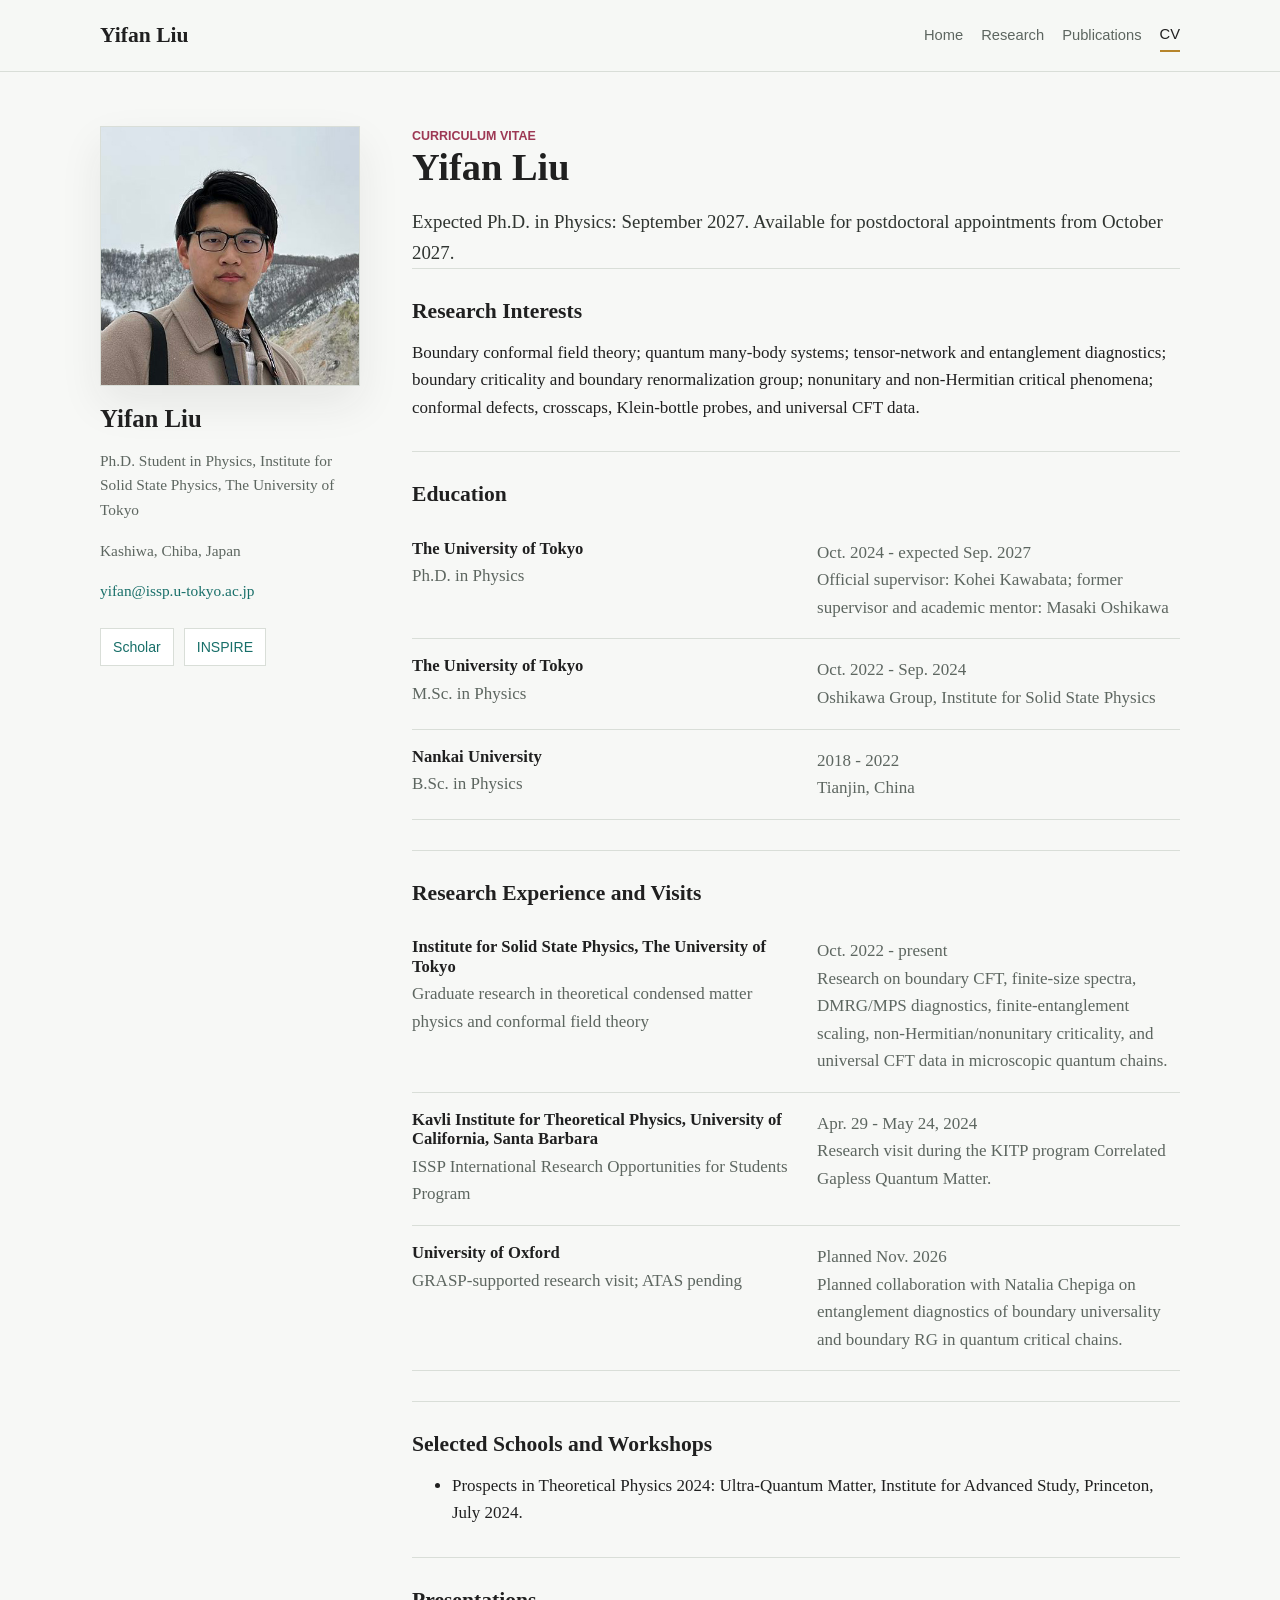
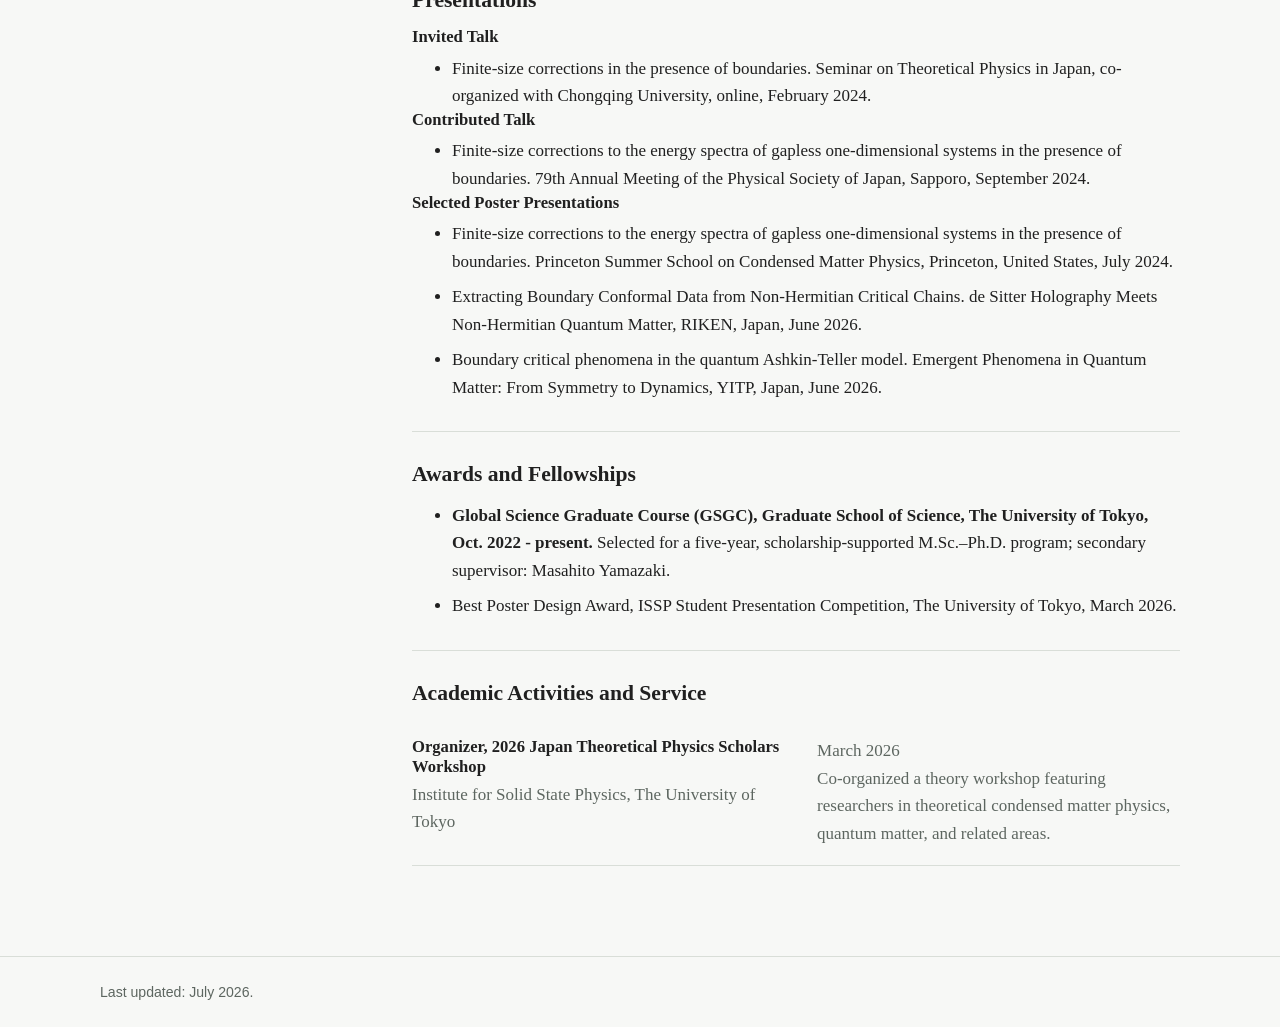
==== cv.html @ a2973011 "Publish academic homepage" ====
<!doctype html>
<html lang="en">
  <head>
    <meta charset="utf-8">
    <meta name="viewport" content="width=device-width, initial-scale=1">
    <title>CV | Yifan Liu</title>
    <meta name="description" content="Academic CV of Yifan Liu.">
    <link rel="stylesheet" href="assets/css/style.css">
  </head>
  <body>
    <header class="site-header">
      <div class="wrap header-inner">
        <a class="brand" href="index.html">Yifan Liu</a>
        <nav class="nav" aria-label="Primary navigation">
          <a href="index.html">Home</a>
          <a href="research.html">Research</a>
          <a href="publications.html">Publications</a>
          <a aria-current="page" href="cv.html">CV</a>
        </nav>
      </div>
    </header>

    <main class="wrap page-layout">
      <aside class="sidebar">
        <img src="assets/img/profile.jpg" alt="Portrait of Yifan Liu">
        <h1>Yifan Liu</h1>
        <p>Ph.D. Student in Physics, Institute for Solid State Physics, The University of Tokyo</p>
        <p>Kashiwa, Chiba, Japan</p>
        <p><a href="mailto:yifan@issp.u-tokyo.ac.jp">yifan@issp.u-tokyo.ac.jp</a></p>
        <div class="profile-links">
          <a href="https://scholar.google.com/citations?user=CDIBgyoAAAAJ">Scholar</a>
          <a href="https://inspirehep.net/authors/2811592">INSPIRE</a>
        </div>
      </aside>

      <article class="content cv">
        <p class="eyebrow">Curriculum Vitae</p>
        <h1>Yifan Liu</h1>
        <p class="lead">
          Expected Ph.D. in Physics: September 2027. Available for postdoctoral
          appointments from October 2027.
        </p>

        <section>
          <h2>Research Interests</h2>
          <p>
            Boundary conformal field theory; quantum many-body systems;
            tensor-network and entanglement diagnostics; boundary criticality
            and boundary renormalization group; nonunitary and non-Hermitian
            critical phenomena; conformal defects, crosscaps, Klein-bottle
            probes, and universal CFT data.
          </p>
        </section>

        <section>
          <h2>Education</h2>
          <div class="cv-entry">
            <div>
              <h3>The University of Tokyo</h3>
              <p>Ph.D. in Physics</p>
            </div>
            <p>Oct. 2024 - expected Sep. 2027<br>Official supervisor: Kohei Kawabata; former supervisor and academic mentor: Masaki Oshikawa</p>
          </div>
          <div class="cv-entry">
            <div>
              <h3>The University of Tokyo</h3>
              <p>M.Sc. in Physics</p>
            </div>
            <p>Oct. 2022 - Sep. 2024<br>Oshikawa Group, Institute for Solid State Physics</p>
          </div>
          <div class="cv-entry">
            <div>
              <h3>Nankai University</h3>
              <p>B.Sc. in Physics</p>
            </div>
            <p>2018 - 2022<br>Tianjin, China</p>
          </div>
        </section>

        <section>
          <h2>Research Experience and Visits</h2>
          <div class="cv-entry">
            <div>
              <h3>Institute for Solid State Physics, The University of Tokyo</h3>
              <p>Graduate research in theoretical condensed matter physics and conformal field theory</p>
            </div>
            <p>Oct. 2022 - present<br>Research on boundary CFT, finite-size spectra, DMRG/MPS diagnostics, finite-entanglement scaling, non-Hermitian/nonunitary criticality, and universal CFT data in microscopic quantum chains.</p>
          </div>
          <div class="cv-entry">
            <div>
              <h3>Kavli Institute for Theoretical Physics, University of California, Santa Barbara</h3>
              <p>ISSP International Research Opportunities for Students Program</p>
            </div>
            <p>Apr. 29 - May 24, 2024<br>Research visit during the KITP program Correlated Gapless Quantum Matter.</p>
          </div>
          <div class="cv-entry">
            <div>
              <h3>University of Oxford</h3>
              <p>GRASP-supported research visit; ATAS pending</p>
            </div>
            <p>Planned Nov. 2026<br>Planned collaboration with Natalia Chepiga on entanglement diagnostics of boundary universality and boundary RG in quantum critical chains.</p>
          </div>
        </section>

        <section id="presentations">
          <h2>Selected Schools and Workshops</h2>
          <ul>
            <li>Prospects in Theoretical Physics 2024: Ultra-Quantum Matter, Institute for Advanced Study, Princeton, July 2024.</li>
          </ul>
        </section>

        <section>
          <h2>Presentations</h2>
          <h3>Invited Talk</h3>
          <ul>
            <li>Finite-size corrections in the presence of boundaries. Seminar on Theoretical Physics in Japan, co-organized with Chongqing University, online, February 2024.</li>
          </ul>
          <h3>Contributed Talk</h3>
          <ul>
            <li>Finite-size corrections to the energy spectra of gapless one-dimensional systems in the presence of boundaries. 79th Annual Meeting of the Physical Society of Japan, Sapporo, September 2024.</li>
          </ul>
          <h3>Selected Poster Presentations</h3>
          <ul>
            <li>Finite-size corrections to the energy spectra of gapless one-dimensional systems in the presence of boundaries. Princeton Summer School on Condensed Matter Physics, Princeton, United States, July 2024.</li>
            <li>Extracting Boundary Conformal Data from Non-Hermitian Critical Chains. de Sitter Holography Meets Non-Hermitian Quantum Matter, RIKEN, Japan, June 2026.</li>
            <li>Boundary critical phenomena in the quantum Ashkin-Teller model. Emergent Phenomena in Quantum Matter: From Symmetry to Dynamics, YITP, Japan, June 2026.</li>
          </ul>
        </section>

        <section>
          <h2>Awards and Fellowships</h2>
          <ul>
            <li><strong>Global Science Graduate Course (GSGC), Graduate School of Science, The University of Tokyo, Oct. 2022 - present.</strong> Selected for a five-year, scholarship-supported M.Sc.&ndash;Ph.D. program; secondary supervisor: Masahito Yamazaki.</li>
            <li>Best Poster Design Award, ISSP Student Presentation Competition, The University of Tokyo, March 2026.</li>
          </ul>
        </section>

        <section>
          <h2>Academic Activities and Service</h2>
          <div class="cv-entry">
            <div>
              <h3>Organizer, 2026 Japan Theoretical Physics Scholars Workshop</h3>
              <p>Institute for Solid State Physics, The University of Tokyo</p>
            </div>
            <p>March 2026<br>Co-organized a theory workshop featuring researchers in theoretical condensed matter physics, quantum matter, and related areas.</p>
          </div>
        </section>
      </article>
    </main>

    <footer class="site-footer">
      <div class="wrap">
        <p>Last updated: July 2026.</p>
      </div>
    </footer>
  </body>
</html>
---- assets/css/style.css ----
:root {
  --bg: #f7f8f6;
  --paper: #ffffff;
  --ink: #202020;
  --muted: #5d6660;
  --line: #d9ded8;
  --teal: #186f69;
  --berry: #9d3854;
  --gold: #b6852b;
  --soft-teal: #e8f2ef;
  --soft-berry: #f7ebef;
  --shadow: 0 18px 40px rgba(32, 32, 32, 0.08);
}

* {
  box-sizing: border-box;
}

html {
  scroll-behavior: smooth;
}

body {
  margin: 0;
  background: var(--bg);
  color: var(--ink);
  font-family: Georgia, "Times New Roman", serif;
  font-size: 17px;
  line-height: 1.62;
}

a {
  color: var(--teal);
  text-decoration: none;
}

a:hover,
a:focus-visible {
  color: var(--berry);
  text-decoration: underline;
}

.wrap {
  width: min(1080px, calc(100% - 40px));
  margin: 0 auto;
}

.site-header {
  border-bottom: 1px solid var(--line);
  background: rgba(247, 248, 246, 0.94);
}

.header-inner {
  display: flex;
  align-items: center;
  justify-content: space-between;
  gap: 24px;
  padding: 18px 0;
}

.brand {
  color: var(--ink);
  font-size: 1.35rem;
  font-weight: 700;
}

.nav {
  display: flex;
  align-items: center;
  flex-wrap: wrap;
  gap: 8px 18px;
  font-family: Arial, Helvetica, sans-serif;
  font-size: 0.92rem;
}

.nav a {
  color: var(--muted);
  padding: 4px 0;
}

.nav a[aria-current="page"] {
  color: var(--ink);
  border-bottom: 2px solid var(--gold);
}

.hero {
  display: grid;
  grid-template-columns: minmax(240px, 270px) minmax(0, 1fr);
  gap: clamp(36px, 4vw, 56px);
  align-items: start;
  padding: 56px 0 48px;
}

.portrait-block {
  position: relative;
  width: 100%;
  aspect-ratio: 1;
  border: 1px solid var(--line);
  background: var(--paper);
  box-shadow: var(--shadow);
}

.portrait-block img,
.sidebar img {
  display: block;
  width: 100%;
  height: 100%;
  object-fit: cover;
}

.hero-copy {
  min-width: 0;
  padding-top: 4px;
}

.hero-copy h1 {
  font-size: clamp(2.8rem, 4vw, 4rem);
  line-height: 1.05;
}

.eyebrow {
  margin: 0 0 8px;
  color: var(--berry);
  font-family: Arial, Helvetica, sans-serif;
  font-size: 0.78rem;
  font-weight: 700;
  letter-spacing: 0;
  text-transform: uppercase;
}

h1,
h2,
h3,
p {
  overflow-wrap: anywhere;
}

h1,
h2,
h3 {
  color: var(--ink);
  line-height: 1.18;
}

h1 {
  margin: 0 0 8px;
  font-size: clamp(2.3rem, 4vw, 4.7rem);
}

h2 {
  margin: 0 0 14px;
  font-size: 1.35rem;
}

h3 {
  margin: 0 0 4px;
  font-size: 1.04rem;
}

.position {
  margin: 0 0 22px;
  color: var(--muted);
  font-family: Arial, Helvetica, sans-serif;
  font-size: 0.96rem;
  line-height: 1.5;
}

.summary,
.lead {
  max-width: 760px;
  margin: 0;
  color: #303531;
}

.summary {
  font-size: 1.08rem;
  line-height: 1.7;
}

.lead {
  font-size: 1.18rem;
}

.quick-links,
.profile-links {
  display: flex;
  flex-wrap: wrap;
  gap: 10px;
  margin-top: 24px;
  font-family: Arial, Helvetica, sans-serif;
}

.quick-links {
  margin-top: 20px;
}

.quick-links a,
.profile-links a {
  border: 1px solid var(--line);
  background: var(--paper);
  color: var(--teal);
  padding: 7px 12px;
  font-size: 0.88rem;
}

.quick-links a:hover,
.profile-links a:hover {
  border-color: var(--teal);
  text-decoration: none;
}

.intro-grid {
  display: grid;
  grid-template-columns: repeat(2, minmax(0, 1fr));
  gap: 24px;
  padding: 34px 0;
  border-top: 1px solid var(--line);
  border-bottom: 1px solid var(--line);
}

.intro-grid article {
  min-width: 0;
}

.intro-grid p,
.section p,
.content p {
  margin: 0;
}

.section {
  padding: 42px 0;
  border-bottom: 1px solid var(--line);
}

.section-heading {
  display: flex;
  align-items: baseline;
  justify-content: space-between;
  gap: 24px;
  margin-bottom: 18px;
}

.section-heading a {
  flex: 0 0 auto;
  font-family: Arial, Helvetica, sans-serif;
  font-size: 0.9rem;
}

.topic-list,
.activity-list,
.content ul {
  margin: 0;
}

.topic-list {
  padding-left: 1.2rem;
}

.topic-list li + li,
.content li + li {
  margin-top: 8px;
}

.publication-list {
  display: grid;
  gap: 14px;
  margin: 0;
  padding-left: 1.5rem;
}

.publication-list li {
  padding-left: 4px;
}

.pub-title {
  display: block;
  font-weight: 700;
}

.pub-meta {
  display: block;
  color: var(--muted);
}

.activity-list {
  display: grid;
  gap: 14px;
}

.page-layout {
  display: grid;
  grid-template-columns: 260px minmax(0, 1fr);
  gap: 52px;
  padding: 54px 0 60px;
}

.sidebar {
  align-self: start;
  position: sticky;
  top: 24px;
}

.sidebar img {
  aspect-ratio: 1;
  border: 1px solid var(--line);
  background: var(--paper);
  box-shadow: var(--shadow);
}

.sidebar h1 {
  margin-top: 18px;
  font-size: 1.55rem;
}

.sidebar p {
  color: var(--muted);
  font-size: 0.96rem;
}

.content {
  min-width: 0;
}

.content > h1 {
  font-size: clamp(2.1rem, 3vw, 3.2rem);
  line-height: 1.12;
  margin-bottom: 18px;
}

.content section {
  padding: 30px 0;
  border-top: 1px solid var(--line);
}

.project-list {
  display: grid;
  grid-template-columns: 1fr;
  gap: 18px;
}

.project-list article {
  border: 1px solid var(--line);
  background: var(--paper);
  padding: 20px;
}

.cv-entry {
  display: grid;
  grid-template-columns: minmax(0, 1.05fr) minmax(0, 1fr);
  gap: 24px;
  padding: 17px 0;
  border-bottom: 1px solid var(--line);
}

.cv-entry p {
  color: var(--muted);
}

.cv h3 + ul {
  margin-top: 8px;
}

.site-footer {
  border-top: 1px solid var(--line);
  color: var(--muted);
  font-family: Arial, Helvetica, sans-serif;
  font-size: 0.88rem;
  padding: 24px 0;
}

.site-footer p {
  margin: 0;
}

@media (max-width: 820px) {
  .header-inner {
    align-items: flex-start;
    flex-direction: column;
  }

  .hero,
  .page-layout,
  .intro-grid,
  .project-list,
  .cv-entry {
    grid-template-columns: 1fr;
  }

  .hero {
    gap: 28px;
    padding-top: 42px;
  }

  .portrait-block,
  .sidebar img {
    max-width: 220px;
  }

  .sidebar {
    position: static;
  }

  .section-heading {
    align-items: flex-start;
    flex-direction: column;
    gap: 4px;
  }

}

@media (max-width: 520px) {
  .wrap {
    width: min(100% - 28px, 1080px);
  }

  body {
    font-size: 16px;
  }

  .nav {
    gap: 6px 14px;
  }

  .quick-links a,
  .profile-links a {
    width: 100%;
    text-align: center;
  }
}
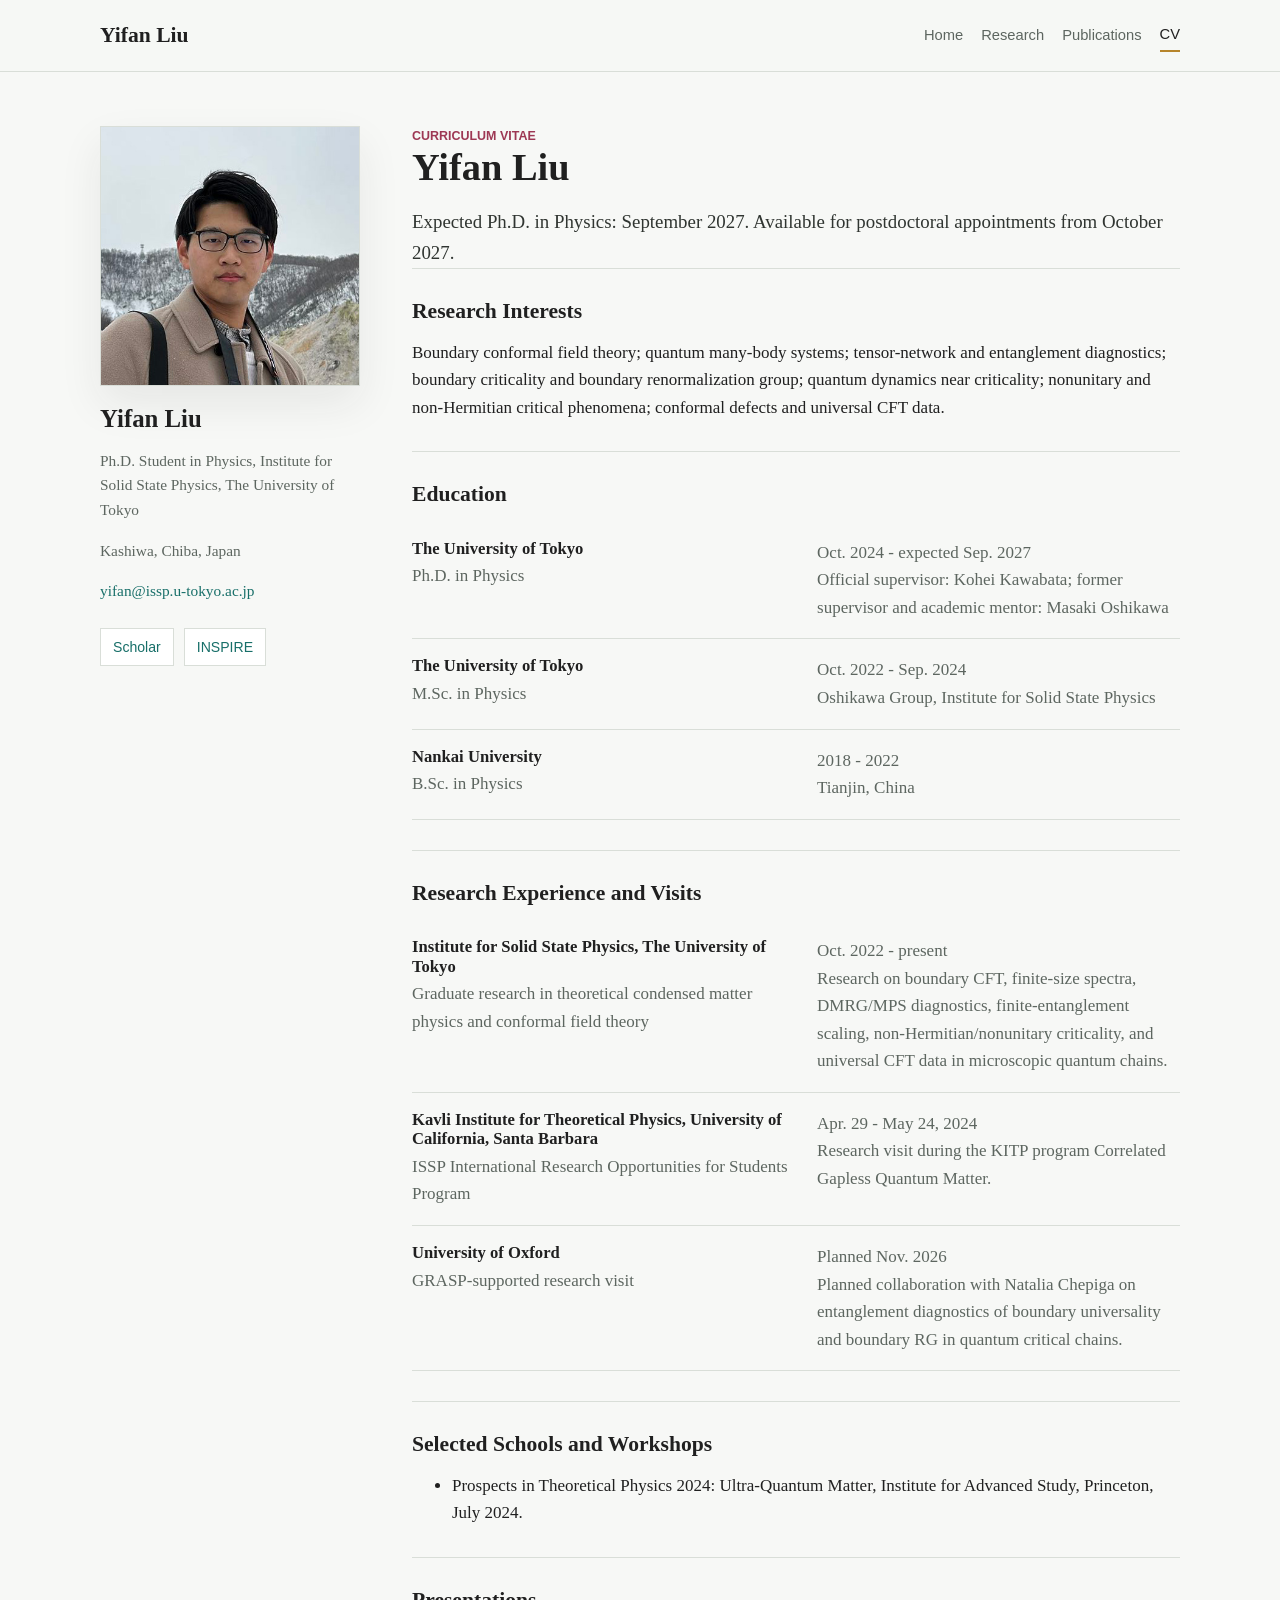
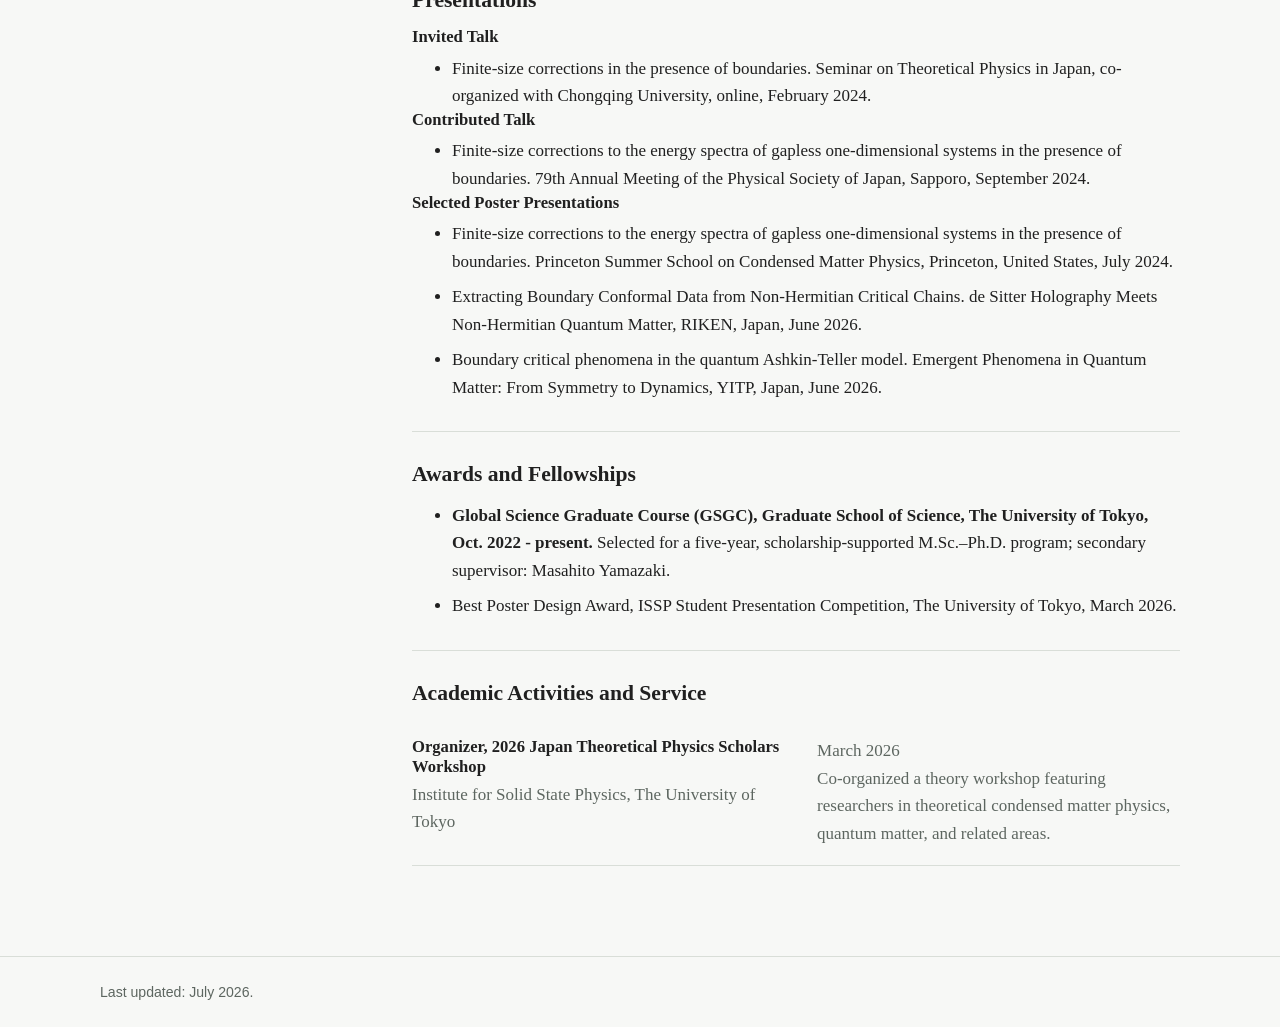
==== commit 23fb1ed0: "Refine public research profile" ====
--- a/cv.html
+++ b/cv.html
@@ -46,9 +46,9 @@
           <p>
             Boundary conformal field theory; quantum many-body systems;
             tensor-network and entanglement diagnostics; boundary criticality
-            and boundary renormalization group; nonunitary and non-Hermitian
-            critical phenomena; conformal defects, crosscaps, Klein-bottle
-            probes, and universal CFT data.
+            and boundary renormalization group; quantum dynamics near
+            criticality; nonunitary and non-Hermitian critical phenomena;
+            conformal defects and universal CFT data.
           </p>
         </section>
 
@@ -96,7 +96,7 @@
           <div class="cv-entry">
             <div>
               <h3>University of Oxford</h3>
-              <p>GRASP-supported research visit; ATAS pending</p>
+              <p>GRASP-supported research visit</p>
             </div>
             <p>Planned Nov. 2026<br>Planned collaboration with Natalia Chepiga on entanglement diagnostics of boundary universality and boundary RG in quantum critical chains.</p>
           </div>
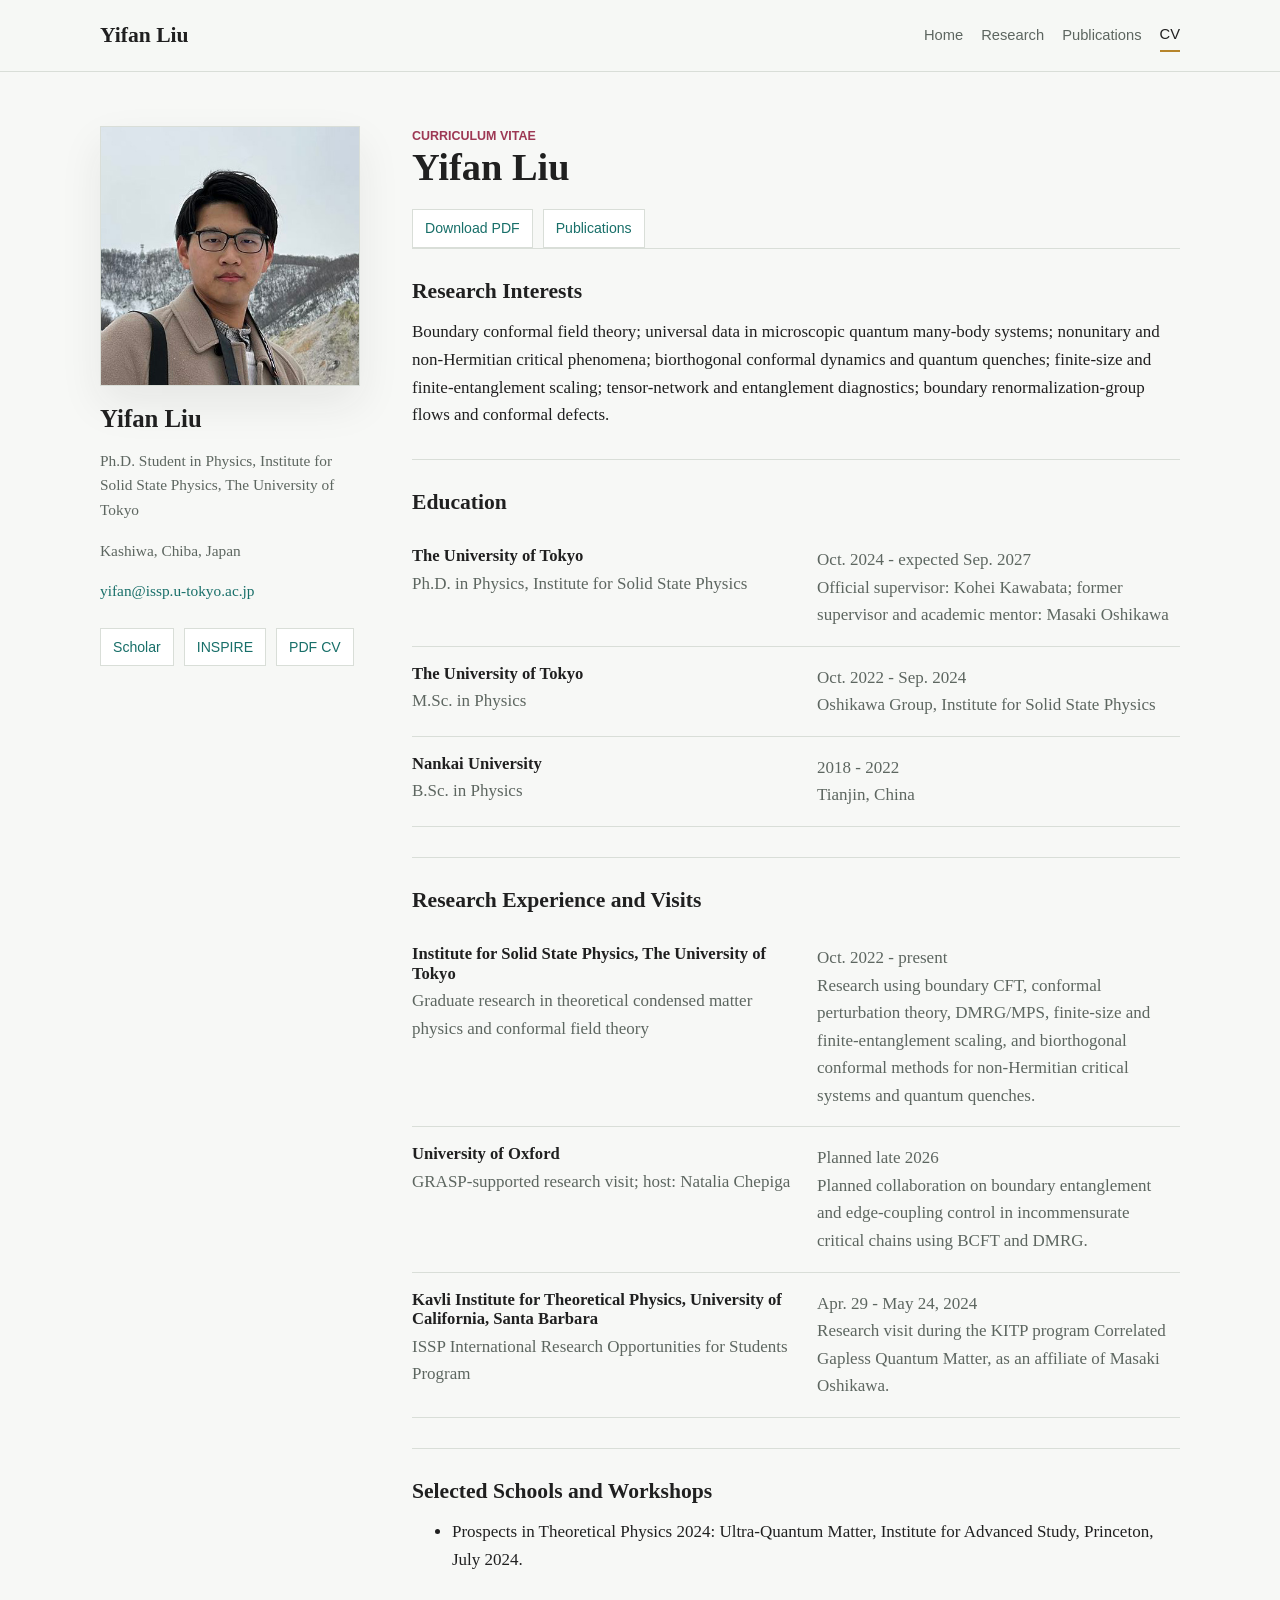
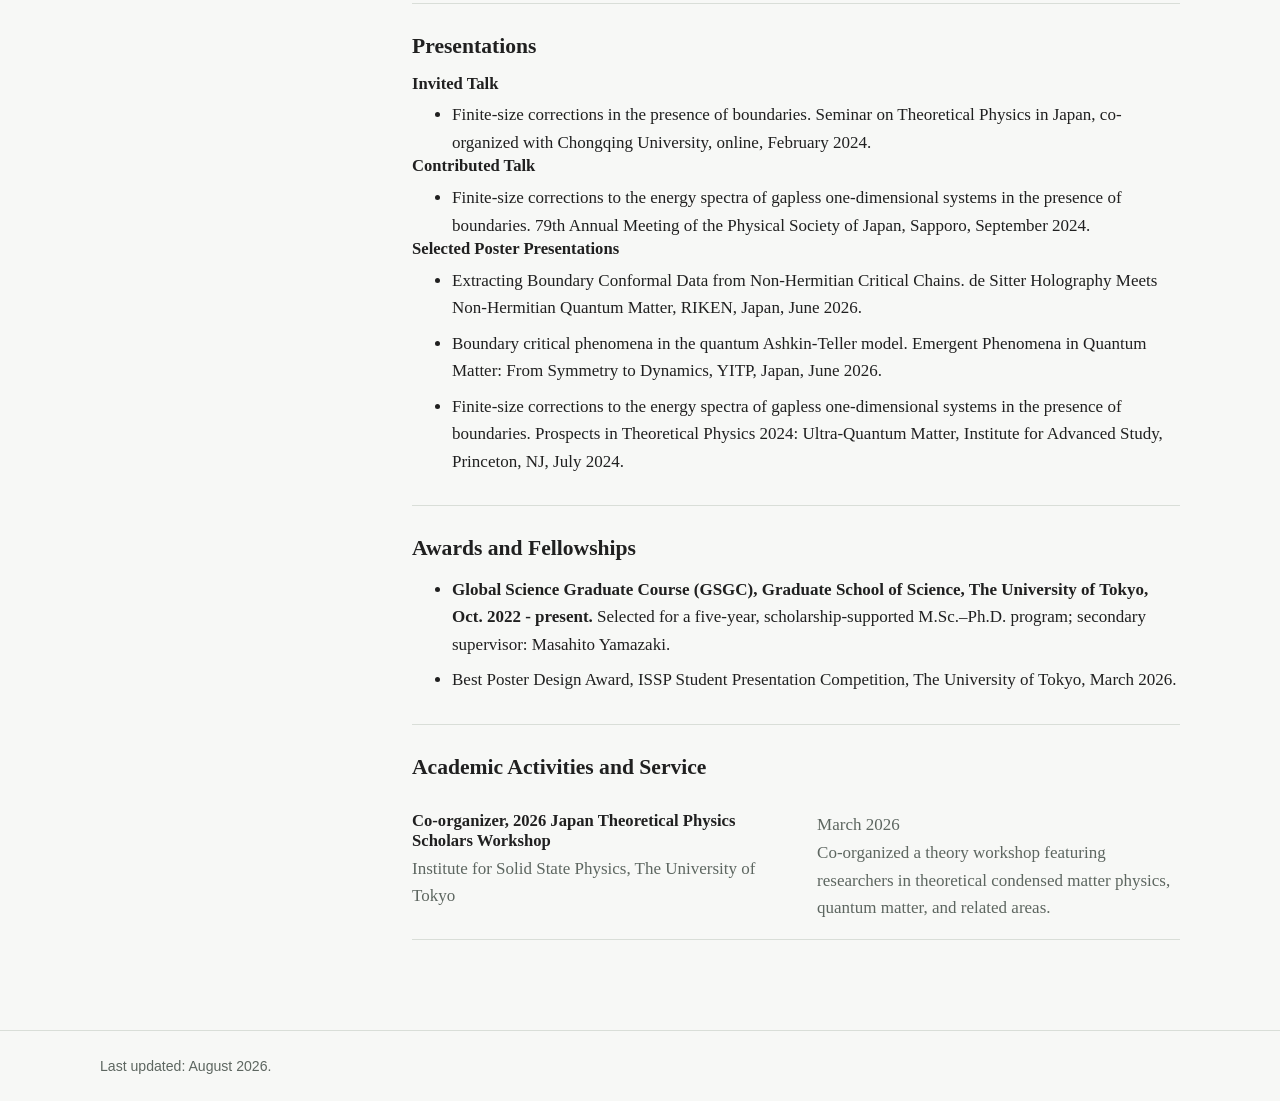
==== commit 84a33c6a: "Update CV and add quench preprint" ====
--- a/cv.html
+++ b/cv.html
@@ -30,25 +30,27 @@
         <div class="profile-links">
           <a href="https://scholar.google.com/citations?user=CDIBgyoAAAAJ">Scholar</a>
           <a href="https://inspirehep.net/authors/2811592">INSPIRE</a>
+          <a href="assets/docs/Yifan_Liu_Academic_CV.pdf">PDF CV</a>
         </div>
       </aside>
 
       <article class="content cv">
         <p class="eyebrow">Curriculum Vitae</p>
         <h1>Yifan Liu</h1>
-        <p class="lead">
-          Expected Ph.D. in Physics: September 2027. Available for postdoctoral
-          appointments from October 2027.
-        </p>
+        <div class="quick-links cv-actions">
+          <a href="assets/docs/Yifan_Liu_Academic_CV.pdf" download>Download PDF</a>
+          <a href="publications.html">Publications</a>
+        </div>
 
         <section>
           <h2>Research Interests</h2>
           <p>
-            Boundary conformal field theory; quantum many-body systems;
-            tensor-network and entanglement diagnostics; boundary criticality
-            and boundary renormalization group; quantum dynamics near
-            criticality; nonunitary and non-Hermitian critical phenomena;
-            conformal defects and universal CFT data.
+            Boundary conformal field theory; universal data in microscopic
+            quantum many-body systems; nonunitary and non-Hermitian critical
+            phenomena; biorthogonal conformal dynamics and quantum quenches;
+            finite-size and finite-entanglement scaling; tensor-network and
+            entanglement diagnostics; boundary renormalization-group flows and
+            conformal defects.
           </p>
         </section>
 
@@ -57,7 +59,7 @@
           <div class="cv-entry">
             <div>
               <h3>The University of Tokyo</h3>
-              <p>Ph.D. in Physics</p>
+              <p>Ph.D. in Physics, Institute for Solid State Physics</p>
             </div>
             <p>Oct. 2024 - expected Sep. 2027<br>Official supervisor: Kohei Kawabata; former supervisor and academic mentor: Masaki Oshikawa</p>
           </div>
@@ -84,21 +86,21 @@
               <h3>Institute for Solid State Physics, The University of Tokyo</h3>
               <p>Graduate research in theoretical condensed matter physics and conformal field theory</p>
             </div>
-            <p>Oct. 2022 - present<br>Research on boundary CFT, finite-size spectra, DMRG/MPS diagnostics, finite-entanglement scaling, non-Hermitian/nonunitary criticality, and universal CFT data in microscopic quantum chains.</p>
+            <p>Oct. 2022 - present<br>Research using boundary CFT, conformal perturbation theory, DMRG/MPS, finite-size and finite-entanglement scaling, and biorthogonal conformal methods for non-Hermitian critical systems and quantum quenches.</p>
+          </div>
+          <div class="cv-entry">
+            <div>
+              <h3>University of Oxford</h3>
+              <p>GRASP-supported research visit; host: Natalia Chepiga</p>
+            </div>
+            <p>Planned late 2026<br>Planned collaboration on boundary entanglement and edge-coupling control in incommensurate critical chains using BCFT and DMRG.</p>
           </div>
           <div class="cv-entry">
             <div>
               <h3>Kavli Institute for Theoretical Physics, University of California, Santa Barbara</h3>
               <p>ISSP International Research Opportunities for Students Program</p>
             </div>
-            <p>Apr. 29 - May 24, 2024<br>Research visit during the KITP program Correlated Gapless Quantum Matter.</p>
-          </div>
-          <div class="cv-entry">
-            <div>
-              <h3>University of Oxford</h3>
-              <p>GRASP-supported research visit</p>
-            </div>
-            <p>Planned Nov. 2026<br>Planned collaboration with Natalia Chepiga on entanglement diagnostics of boundary universality and boundary RG in quantum critical chains.</p>
+            <p>Apr. 29 - May 24, 2024<br>Research visit during the KITP program Correlated Gapless Quantum Matter, as an affiliate of Masaki Oshikawa.</p>
           </div>
         </section>
 
@@ -121,9 +123,9 @@
           </ul>
           <h3>Selected Poster Presentations</h3>
           <ul>
-            <li>Finite-size corrections to the energy spectra of gapless one-dimensional systems in the presence of boundaries. Princeton Summer School on Condensed Matter Physics, Princeton, United States, July 2024.</li>
             <li>Extracting Boundary Conformal Data from Non-Hermitian Critical Chains. de Sitter Holography Meets Non-Hermitian Quantum Matter, RIKEN, Japan, June 2026.</li>
             <li>Boundary critical phenomena in the quantum Ashkin-Teller model. Emergent Phenomena in Quantum Matter: From Symmetry to Dynamics, YITP, Japan, June 2026.</li>
+            <li>Finite-size corrections to the energy spectra of gapless one-dimensional systems in the presence of boundaries. Prospects in Theoretical Physics 2024: Ultra-Quantum Matter, Institute for Advanced Study, Princeton, NJ, July 2024.</li>
           </ul>
         </section>
 
@@ -139,7 +141,7 @@
           <h2>Academic Activities and Service</h2>
           <div class="cv-entry">
             <div>
-              <h3>Organizer, 2026 Japan Theoretical Physics Scholars Workshop</h3>
+              <h3>Co-organizer, 2026 Japan Theoretical Physics Scholars Workshop</h3>
               <p>Institute for Solid State Physics, The University of Tokyo</p>
             </div>
             <p>March 2026<br>Co-organized a theory workshop featuring researchers in theoretical condensed matter physics, quantum matter, and related areas.</p>
@@ -150,7 +152,7 @@
 
     <footer class="site-footer">
       <div class="wrap">
-        <p>Last updated: July 2026.</p>
+        <p>Last updated: August 2026.</p>
       </div>
     </footer>
   </body>
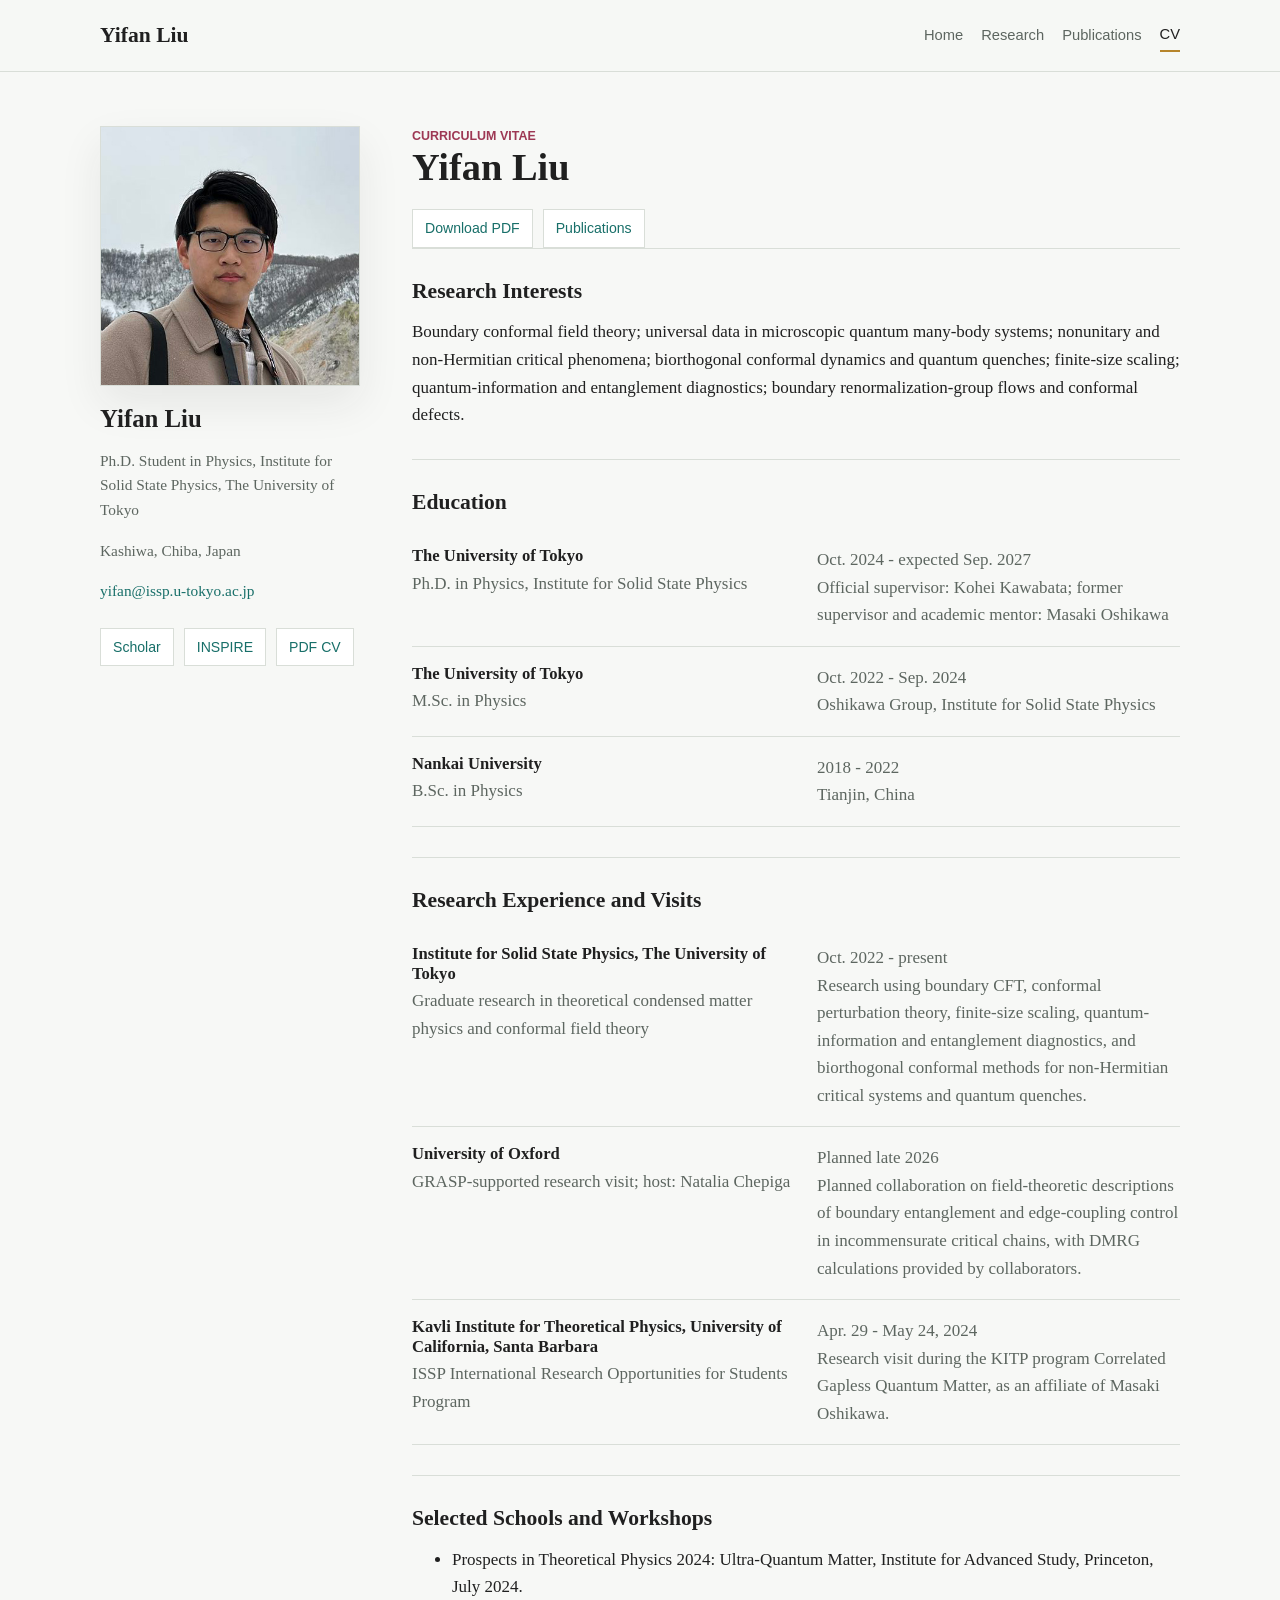
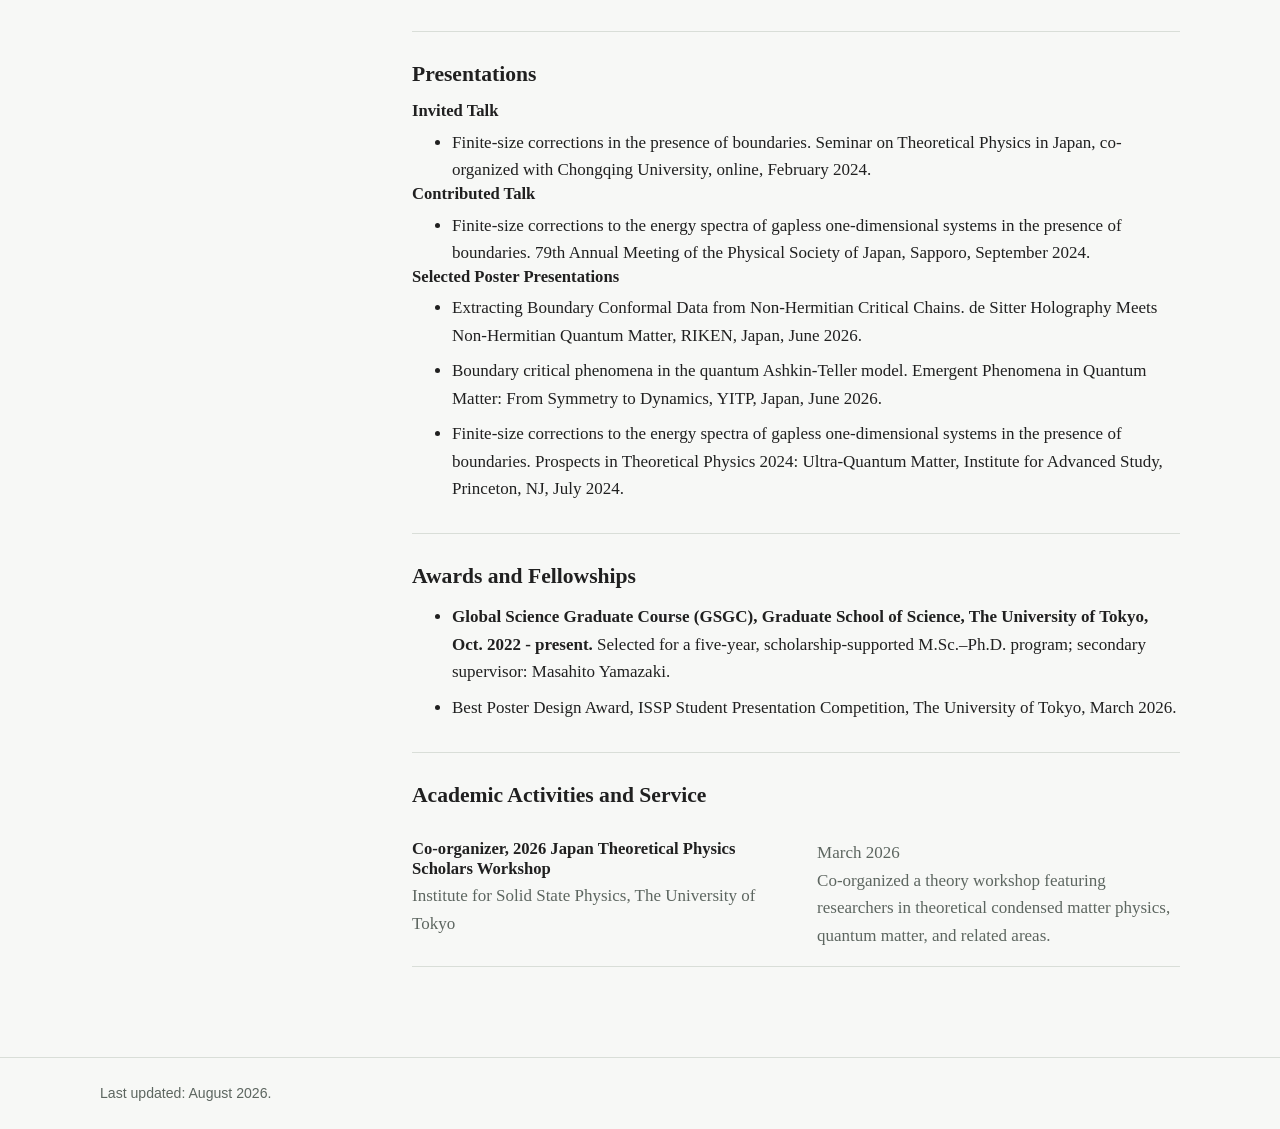
==== commit aa85536f: "Refine research profile and add seminar tour" ====
--- a/cv.html
+++ b/cv.html
@@ -48,9 +48,8 @@
             Boundary conformal field theory; universal data in microscopic
             quantum many-body systems; nonunitary and non-Hermitian critical
             phenomena; biorthogonal conformal dynamics and quantum quenches;
-            finite-size and finite-entanglement scaling; tensor-network and
-            entanglement diagnostics; boundary renormalization-group flows and
-            conformal defects.
+            finite-size scaling; quantum-information and entanglement diagnostics;
+            boundary renormalization-group flows and conformal defects.
           </p>
         </section>
 
@@ -86,14 +85,14 @@
               <h3>Institute for Solid State Physics, The University of Tokyo</h3>
               <p>Graduate research in theoretical condensed matter physics and conformal field theory</p>
             </div>
-            <p>Oct. 2022 - present<br>Research using boundary CFT, conformal perturbation theory, DMRG/MPS, finite-size and finite-entanglement scaling, and biorthogonal conformal methods for non-Hermitian critical systems and quantum quenches.</p>
+            <p>Oct. 2022 - present<br>Research using boundary CFT, conformal perturbation theory, finite-size scaling, quantum-information and entanglement diagnostics, and biorthogonal conformal methods for non-Hermitian critical systems and quantum quenches.</p>
           </div>
           <div class="cv-entry">
             <div>
               <h3>University of Oxford</h3>
               <p>GRASP-supported research visit; host: Natalia Chepiga</p>
             </div>
-            <p>Planned late 2026<br>Planned collaboration on boundary entanglement and edge-coupling control in incommensurate critical chains using BCFT and DMRG.</p>
+            <p>Planned late 2026<br>Planned collaboration on field-theoretic descriptions of boundary entanglement and edge-coupling control in incommensurate critical chains, with DMRG calculations provided by collaborators.</p>
           </div>
           <div class="cv-entry">
             <div>
